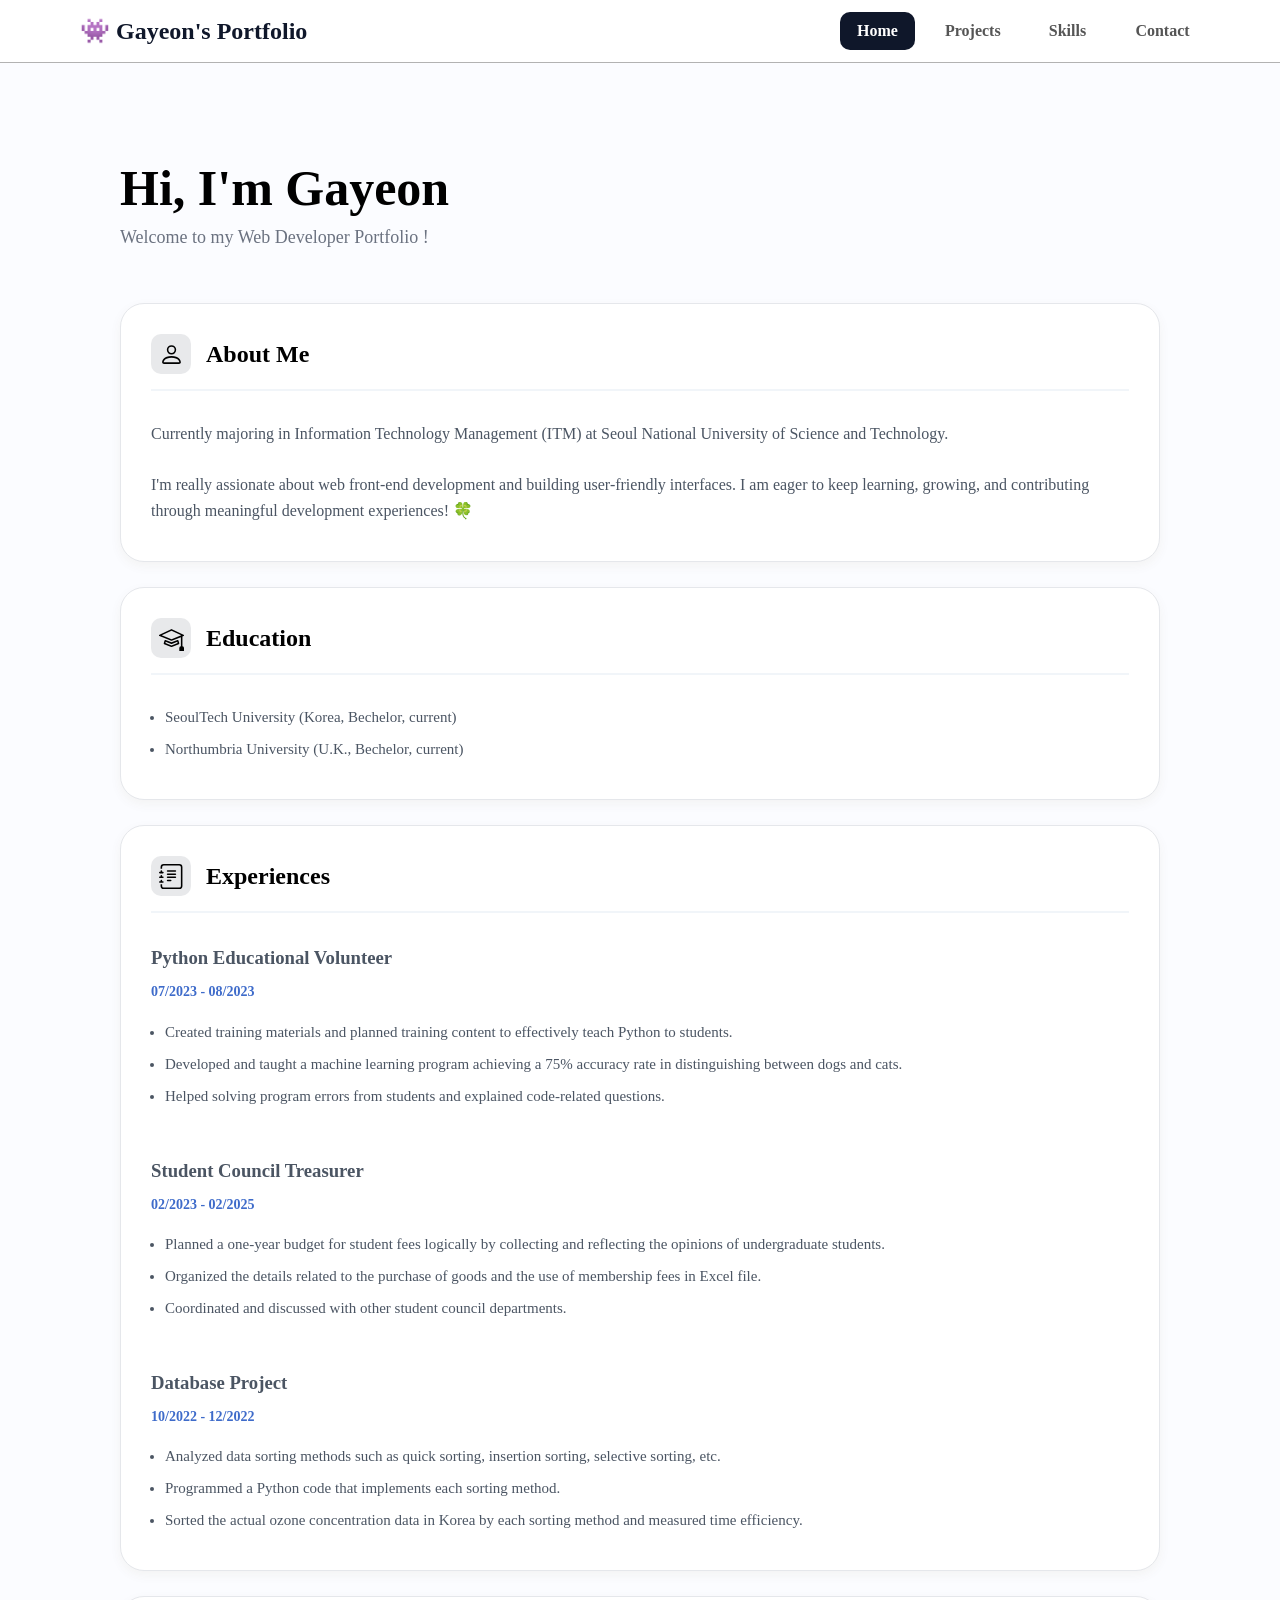
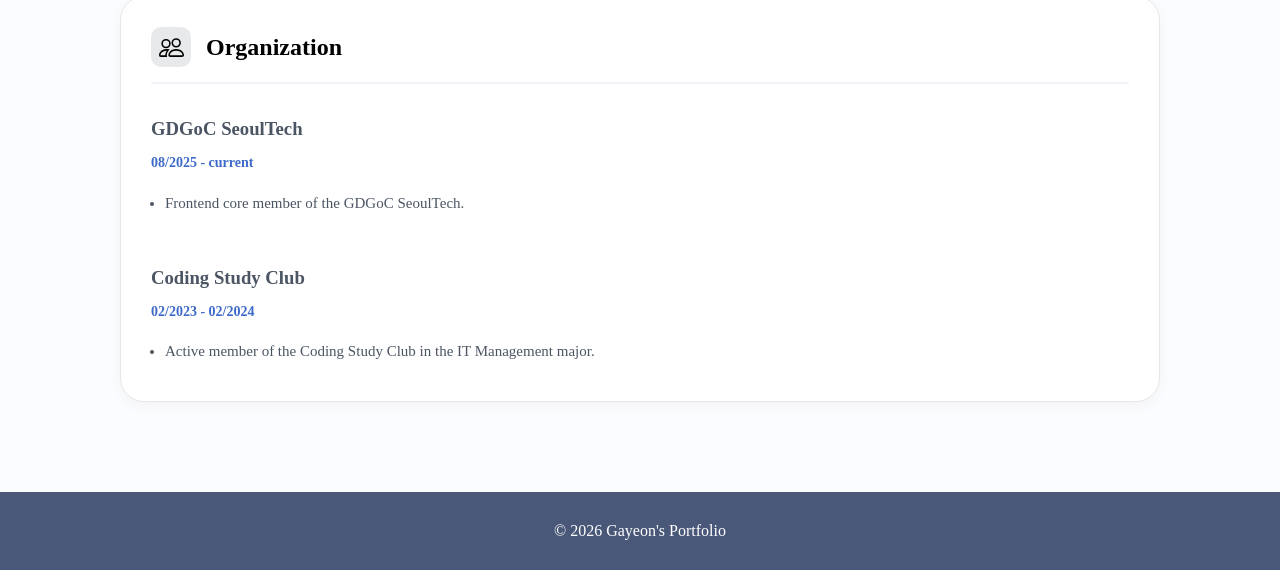
==== index.html @ c8fe1d21 "Initial commit: Base files carried over from Assignment 1 for Assignment 2 enhancements" ====
<!doctype html>
<html lang="en">
  <head>
    <meta charset="UTF-8" />
    <meta name="viewport" content="width=device-width, initial-scale=1.0" />
    <title>Home</title>
    <link rel="stylesheet" href="css/style.css" />
  </head>
  <body>
    <header>
      <nav class="navbar">
        <div>
          <a class="logo-text" href="index.html">👾 Gayeon's Portfolio</a>
        </div>

        <div class="menu">
          <a href="index.html" class="active">Home</a>
          <a href="projects.html">Projects</a>
          <a href="skills.html">Skills</a>
          <a href="contact.html">Contact</a>
        </div>
      </nav>
    </header>

    <main class="container">
      <section class="textarea">
        <h1>Hi, I'm Gayeon</h1>
        <p>Welcome to my Web Developer Portfolio !</p>
      </section>
      <section class="home-content">
        <article class="card">
          <div class="article-title">
            <span class="icon-box"
              ><img src="icons/person.svg" alt="Person"
            /></span>
            <h2>About Me</h2>
          </div>
          <div class="article-content">
            <p>
              Currently majoring in Information Technology Management (ITM) at
              Seoul National University of Science and Technology.
              <br /><br />I'm really assionate about web front-end development
              and building user-friendly interfaces. I am eager to keep
              learning, growing, and contributing through meaningful development
              experiences! 🍀
            </p>
          </div>
        </article>

        <article class="card">
          <div class="article-title">
            <span class="icon-box"
              ><img src="icons/mortarboard.svg" alt="Education"
            /></span>
            <h2>Education</h2>
          </div>
          <div class="article-content">
            <div class="article-item">
              <ul>
                <li>SeoulTech University (Korea, Bechelor, current)</li>
                <li>Northumbria University (U.K., Bechelor, current)</li>
              </ul>
            </div>
          </div>
        </article>

        <article class="card">
          <div class="article-title">
            <span class="icon-box"
              ><img src="icons/journal-text.svg" alt="Experiences"
            /></span>
            <h2>Experiences</h2>
          </div>
          <div class="article-content">
            <div class="article-item">
              <h3>Python Educational Volunteer</h3>
              <span class="date">07/2023 - 08/2023</span>
              <ul>
                <li>
                  Created training materials and planned training content to
                  effectively teach Python to students.
                </li>
                <li>
                  Developed and taught a machine learning program achieving a
                  75% accuracy rate in distinguishing between dogs and cats.
                </li>
                <li>
                  Helped solving program errors from students and explained
                  code-related questions.
                </li>
              </ul>
            </div>

            <div class="article-item">
              <h3>Student Council Treasurer</h3>
              <span class="date">02/2023 - 02/2025</span>
              <ul>
                <li>
                  Planned a one-year budget for student fees logically by
                  collecting and reflecting the opinions of undergraduate
                  students.
                </li>
                <li>
                  Organized the details related to the purchase of goods and the
                  use of membership fees in Excel file.
                </li>
                <li>
                  Coordinated and discussed with other student council
                  departments.
                </li>
              </ul>
            </div>

            <div class="article-item">
              <h3>Database Project</h3>
              <span class="date">10/2022 - 12/2022</span>
              <ul>
                <li>
                  Analyzed data sorting methods such as quick sorting, insertion
                  sorting, selective sorting, etc.
                </li>
                <li>
                  Programmed a Python code that implements each sorting method.
                </li>
                <li>
                  Sorted the actual ozone concentration data in Korea by each
                  sorting method and measured time efficiency.
                </li>
              </ul>
            </div>
          </div>
        </article>

        <article class="card">
          <div class="article-title">
            <span class="icon-box"
              ><img src="icons/people.svg" alt="Organization"
            /></span>
            <h2>Organization</h2>
          </div>
          <div class="article-content">
            <div class="article-item">
              <h3>GDGoC SeoulTech</h3>
              <span class="date">08/2025 - current</span>
              <ul>
                <li>Frontend core member of the GDGoC SeoulTech.</li>
              </ul>
            </div>
            <div class="article-item">
              <h3>Coding Study Club</h3>
              <span class="date">02/2023 - 02/2024</span>
              <ul>
                <li>
                  Active member of the Coding Study Club in the IT Management
                  major.
                </li>
              </ul>
            </div>
          </div>
        </article>
      </section>
    </main>
    <footer>&copy; 2026 Gayeon's Portfolio</footer>
  </body>
</html>
---- css/style.css ----
* {
  margin: 0;
  padding: 0;
  box-sizing: border-box;
}

body {
  background: rgb(251, 252, 255);
}

.navbar {
  display: flex;
  justify-content: space-between;
  align-items: center;
  padding: 12px 80px;
  border-bottom: 1px solid #b2b2b2;
  background: white;
}

.logo-text {
  font-size: 24px;
  font-weight: bold;
  text-decoration: none;
  color: #0f172a;
}

.menu {
  display: flex;
  gap: 20px;
}

.menu a {
  width: 75px;
  text-decoration: none;
  color: #555;
  font-weight: 600;
  padding: 10px;
  text-align: center;
}

.menu a:hover {
  background: #ededed;
  border-radius: 10px;
}

.menu a.active {
  background: #0f172a;
  color: white;
  border-radius: 10px;
}

.container {
  max-width: 1200px;
  padding: 40px 80px;
  margin: 0 auto;
  display: flex;
  flex-direction: column;
}

.card {
  background: white;
  border: 1.5px solid #e5e7eb;
  border-radius: 24px;
  padding: 30px;
  transition: 0.3s;
  box-shadow: 0 4px 12px rgba(243, 243, 243);
  cursor: pointer;
  display: flex;
  flex-direction: column;
}

.card:hover {
  transform: translateY(-5px);
  border-color: #aab7d6;
}

.icon-box {
  width: 40px;
  height: 40px;
  background: #e8e9eb;
  border-radius: 10px;
  display: flex;
  align-items: center;
  justify-content: center;
  flex-shrink: 0;
}

/* Home page */
.home-content {
  display: flex;
  flex-direction: column;
  gap: 25px;
  margin-bottom: 50px;
}

.article-title {
  display: flex;
  align-items: center;
  gap: 15px;
  margin-bottom: 30px;
  border-bottom: 2px solid #f1f5f9;
  padding-bottom: 15px;
}

.article-content {
  display: flex;
  flex-direction: column;
  gap: 40px;
  color: #4b5563;
  line-height: 1.6;
}

.article-content > p {
  margin-bottom: 8px;
}

.article-item {
  display: flex;
  flex-direction: column;
  gap: 8px;
}

.article-item .date {
  font-size: 14px;
  color: #3e6bca;
  font-weight: 600;
  margin-bottom: 8px;
}

.article-item ul {
  padding-left: 14px;
}

.article-item li {
  margin-bottom: 8px;
  font-size: 15px;
}

/* Projects page */
.projects-grid {
  display: grid;
  grid-template-columns: repeat(3, 1fr);
  gap: 30px;
  margin-bottom: 50px;
}

.project-card {
  padding: 0;
  overflow: hidden;
}

.card-image {
  width: 100%;
  height: 200px;
}

.card-image img {
  width: 100%;
  height: 100%;
  object-fit: fill;
  transition: 0.3s;
}

.project-card:hover .card-image img {
  transform: scale(1.05);
}

.card-content {
  padding: 24px;
  display: flex;
  flex-direction: column;
  flex-grow: 1;
}

.card-content h3 {
  font-size: 24px;
  font-weight: 700;
  margin-bottom: 16px;
  word-break: break-all;
}

.card-content p {
  font-size: 15px;
  color: #4b5563;
  line-height: 1.5;
  margin-bottom: 24px;
  flex-grow: 1;
}

.tech-stack {
  display: flex;
  flex-wrap: wrap;
  gap: 8px;
}

.tech-stack span {
  background: #ebeffb;
  color: #18377a;
  padding: 6px 12px;
  border-radius: 8px;
  font-size: 13px;
  font-weight: 600;
}

/* Skills page */
.skills-grid {
  display: grid;
  grid-template-columns: 1fr 1fr;
  gap: 40px;
  margin-bottom: 60px;
}

.card-title {
  display: flex;
  align-items: center;
  gap: 12px;
  margin-bottom: 30px;
}

.skill-list {
  display: flex;
  flex-direction: column;
  gap: 20px;
}

.label {
  display: flex;
  justify-content: space-between;
  margin-bottom: 8px;
  font-size: 14px;
  font-weight: 700;
}

.progress-bg {
  width: 100%;
  height: 8px;
  background: #d7dde6;
  border-radius: 4px;
}

.progress-fill {
  height: 100%;
  background: rgb(94, 121, 179);
  border-radius: 4px;
}

/* contact page */
.textarea {
  display: flex;
  flex-direction: column;
  justify-content: center;
  gap: 10px;
  height: 150px;
  margin: 25px 0px;
}

.textarea h1 {
  font-size: 50px;
  font-weight: 800;
}

.textarea p {
  font-size: 18px;
  color: #6b7280;
}

.contact-grid {
  display: grid;
  grid-template-columns: 1fr 1.5fr;
  gap: 60px;
  margin-top: 20px;
  margin-bottom: 30px;
}

/* Contact Info */
.contact-info {
  display: flex;
  flex-direction: column;
}

.contact-info h2 {
  font-size: 24px;
  margin-bottom: 43px;
}

.info-list {
  display: flex;
  flex-direction: column;
  gap: 30px;
  margin-bottom: 40px;
}

.info-item {
  display: flex;
  align-items: flex-start;
  gap: 20px;
}

.info-text {
  display: flex;
  flex-direction: column;
  gap: 4px;
}

.info-text strong {
  font-size: 16px;
}

.info-text p {
  color: #5d697a;
  font-size: 15px;
}

/* Form */
.contact-form {
  display: flex;
  flex-direction: column;
  gap: 20px;
}

.form-row {
  display: grid;
  grid-template-columns: 1fr 1fr;
  gap: 20px;
}

.input-group {
  display: flex;
  flex-direction: column;
  gap: 8px;
}

.contact-form label {
  font-weight: 600;
  font-size: 14px;
}

.contact-form input,
.contact-form textarea {
  width: 100%;
  padding: 14px 16px;
  border: 1px solid #d1d5db;
  border-radius: 12px;
  font-size: 15px;
  outline: none;
  font-family: inherit;
}

.contact-form textarea {
  height: 180px;
  resize: none;
}

.contact-form input:focus,
.contact-form textarea:focus {
  border-color: #6b7280;
}

.contact-form input::placeholder,
.contact-form textarea::placeholder {
  color: #9ca3af;
}

/* Submit Button */
.contact-form button {
  background-color: #0f172a;
  color: white;
  padding: 16px 20px;
  border: none;
  border-radius: 10px;
  font-size: 16px;
  cursor: pointer;
  display: flex;
  align-items: center;
  gap: 8px;
  width: fit-content;
}

.contact-form button:hover {
  background-color: #1e293b;
}

footer {
  text-align: center;
  padding: 30px;
  background: rgb(73, 88, 121);
  color: white;
}

/* tablet */
@media (max-width: 768px) {
  .navbar {
    padding: 12px 40px;
  }
  .logo-text {
    font-size: 16px;
  }
  .menu {
    gap: 10px;
  }
  .menu a {
    width: 70px;
    font-size: 15px;
    padding: 8px 0px;
  }
  .container {
    padding: 40px 60px;
  }
  .contact-grid,
  .skills-grid {
    grid-template-columns: 1fr;
    gap: 40px;
  }

  .projects-grid {
    grid-template-columns: repeat(2, 1fr);
    gap: 30px;
  }
}

/* mobile */
@media (max-width: 480px) {
  .navbar {
    padding: 12px 10px;
  }
  .logo-text {
    font-size: 16px;
  }
  .menu {
    gap: 5px;
  }
  .menu a {
    width: 60px;
    font-size: 13px;
    padding: 8px 0px;
  }
  .container {
    padding: 40px 30px;
  }
  .projects-grid {
    grid-template-columns: 1fr;
    gap: 40px;
  }
}
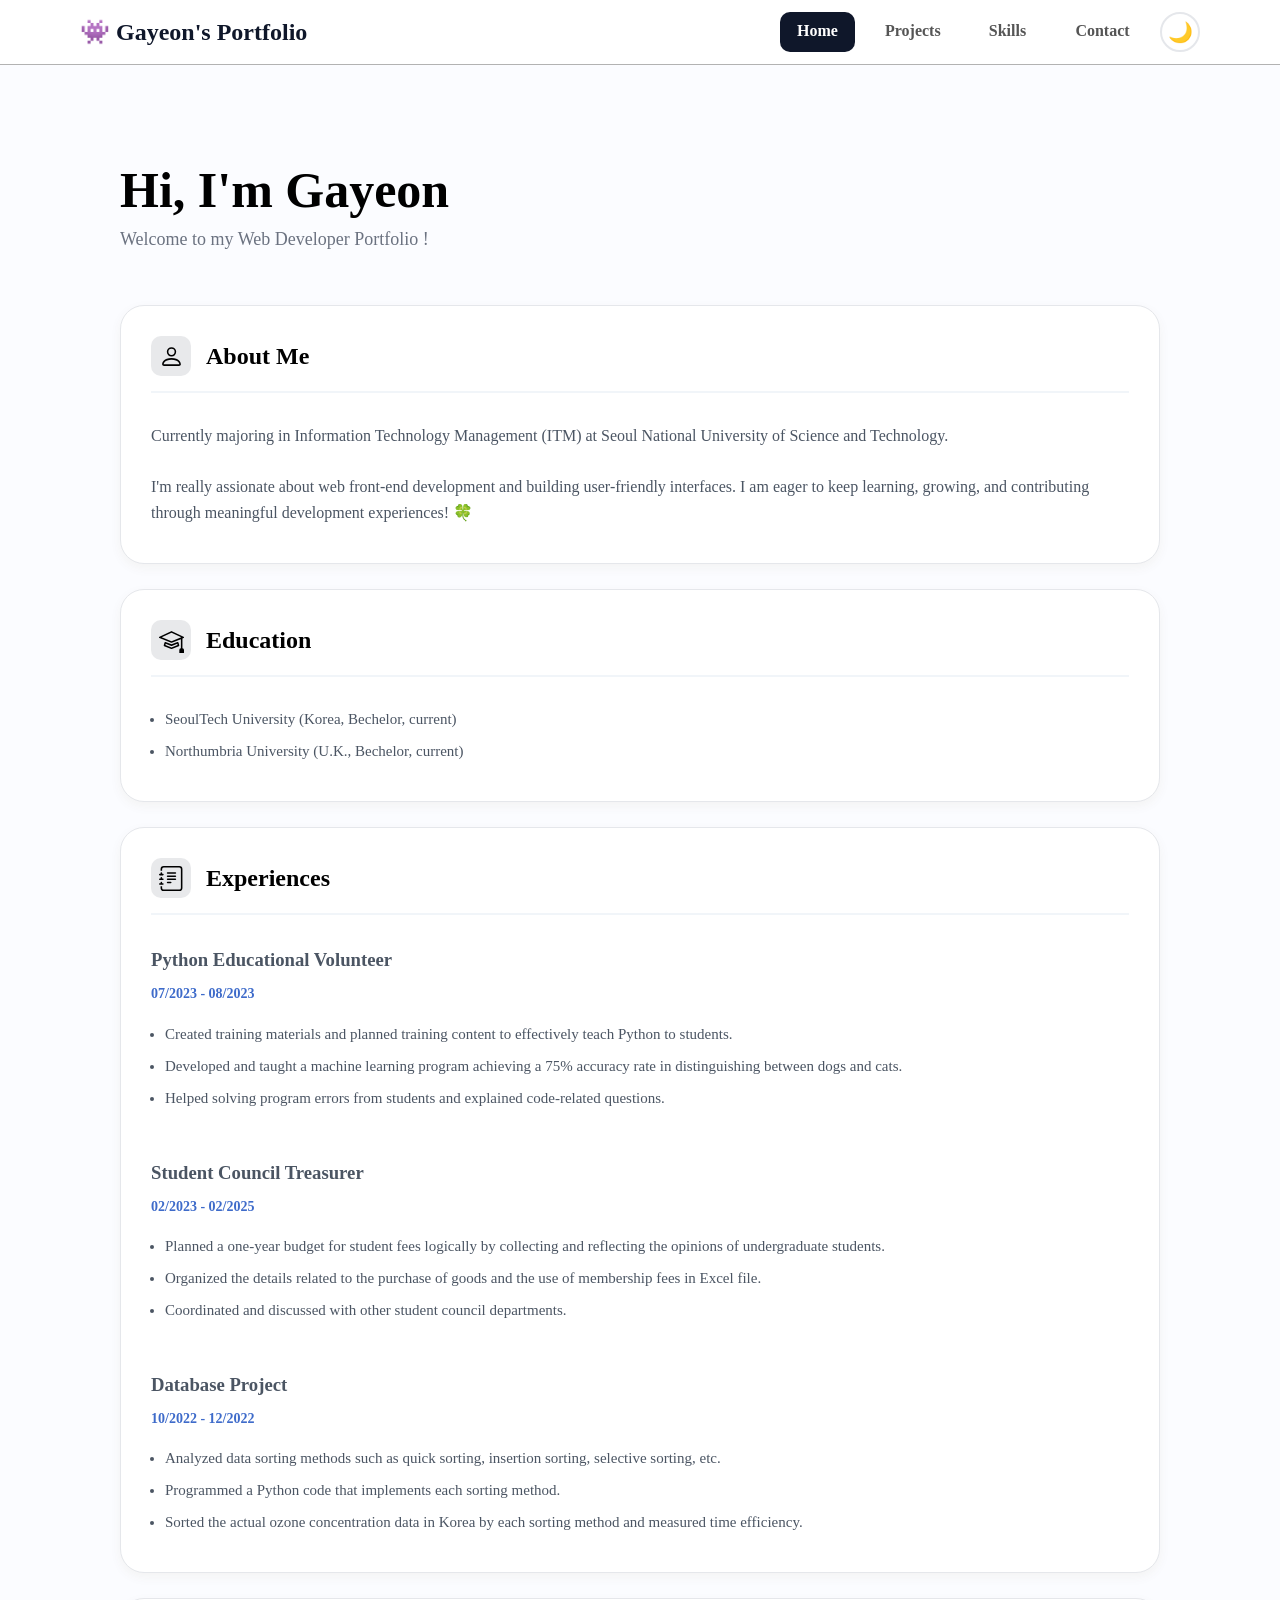
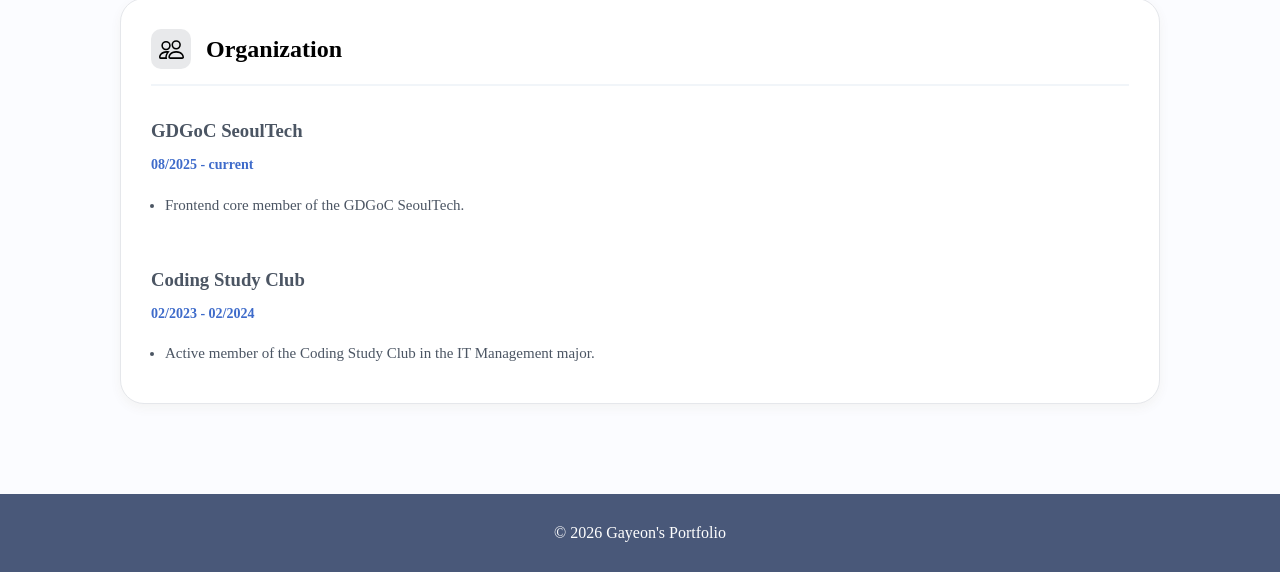
==== commit 3fd6d410: "feat: implement dark mode toggle functionality" ====
--- a/index.html
+++ b/index.html
@@ -18,6 +18,7 @@
           <a href="projects.html">Projects</a>
           <a href="skills.html">Skills</a>
           <a href="contact.html">Contact</a>
+          <button id="theme-toggle" class="theme-btn">🌙</button>
         </div>
       </nav>
     </header>
@@ -160,6 +161,7 @@
         </article>
       </section>
     </main>
-    <footer>&copy; 2026 Gayeon's Portfolio</footer>
+    <footer>&copy; 2026 Gayeon's Portfolio    </footer>
+    <script src="theme.js"></script>
   </body>
 </html>
--- a/css/style.css
+++ b/css/style.css
@@ -47,6 +47,16 @@
   background: #0f172a;
   color: white;
   border-radius: 10px;
+}
+
+.theme-btn {
+  background: none;
+  width: 40px;
+  height: 40px;
+  border-radius: 50%;
+  border: 2px solid #e5e7eb;
+  font-size: 20px;
+  cursor: pointer;
 }
 
 .container {
@@ -442,3 +452,64 @@
     gap: 40px;
   }
 }
+
+/* Dark Theme */
+body.dark-theme {
+  background: #0f172a;
+  color: #f1f5f9;
+}
+body.dark-theme .navbar,
+body.dark-theme .card {
+  background: #1e293b;
+  border-color: #334155;
+  color: #f1f5f9;
+}
+body.dark-theme .logo-text,
+body.dark-theme h1,
+body.dark-theme h2,
+body.dark-theme h3 {
+  color: #f8fafc;
+}
+body.dark-theme .menu a {
+  color: #cbd5e1;
+}
+body.dark-theme .menu a:hover {
+  background: #334155;
+}
+body.dark-theme .menu a.active {
+  background: #f8fafc;
+  color: #0f172a;
+}
+body.dark-theme .article-content,
+body.dark-theme .card-content p,
+body.dark-theme .textarea p,
+body.dark-theme .info-text p,
+body.dark-theme .info-text strong {
+  color: #94a3b8;
+}
+body.dark-theme .card {
+  box-shadow: 0 4px 12px rgba(0, 0, 0, 0.4);
+}
+body.dark-theme .card:hover {
+  border-color: #64748b;
+}
+body.dark-theme .icon-box,
+body.dark-theme .tech-stack span {
+  background: #546884;
+  color: #f8fafc;
+}
+body.dark-theme .article-title {
+  border-color: #334155;
+}
+body.dark-theme .progress-bg {
+  background: #334155;
+}
+body.dark-theme .contact-form input,
+body.dark-theme .contact-form textarea {
+  background: #1e293b;
+  border-color: #334155;
+  color: #f8fafc;
+}
+body.dark-theme .contact-form button {
+  background: #2563eb;
+}
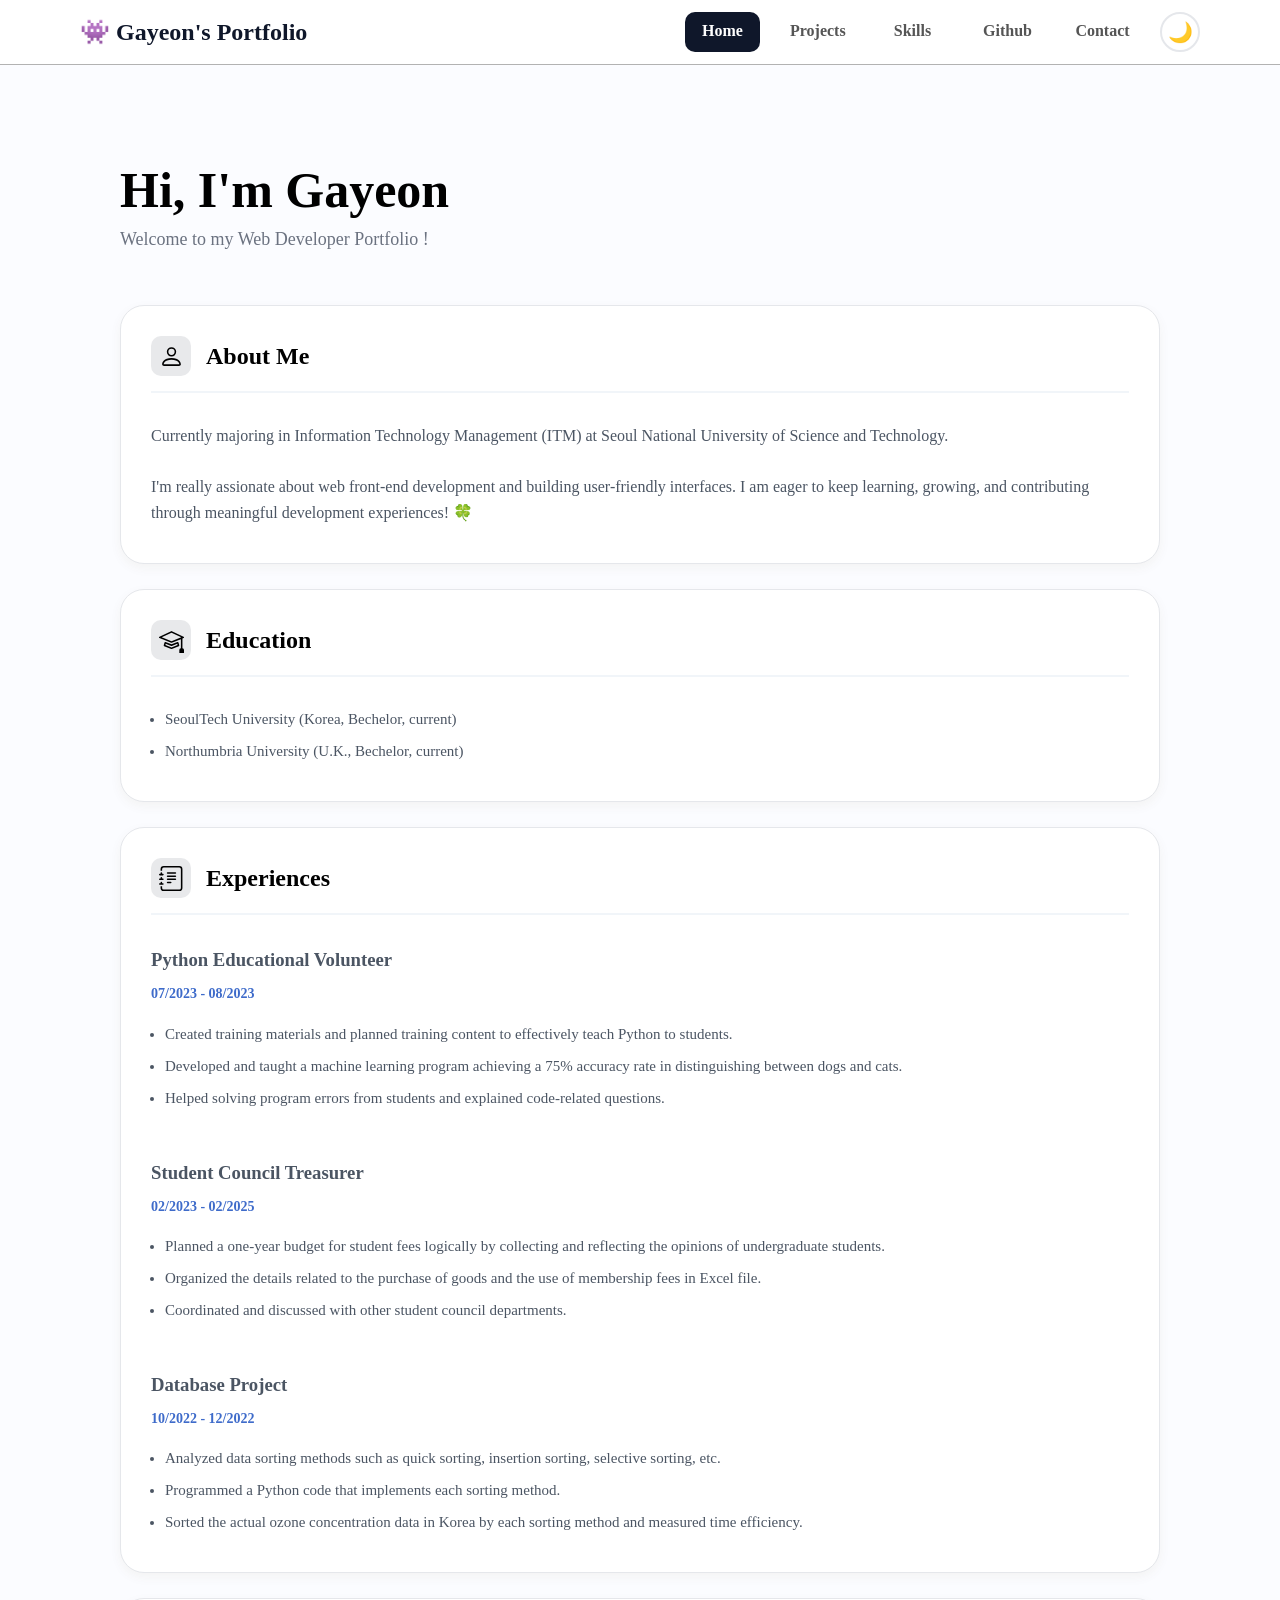
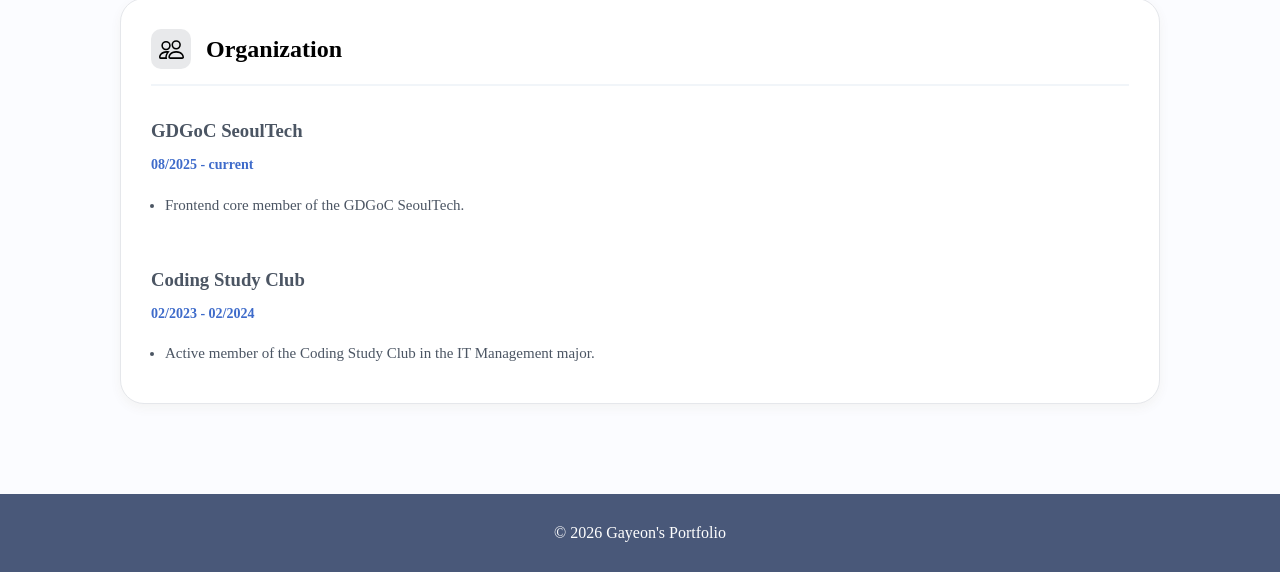
==== commit 29e2feee: "feat : add Github tab to navbar" ====
--- a/index.html
+++ b/index.html
@@ -5,6 +5,7 @@
     <meta name="viewport" content="width=device-width, initial-scale=1.0" />
     <title>Home</title>
     <link rel="stylesheet" href="css/style.css" />
+    <script src="js/theme.js"></script>
   </head>
   <body>
     <header>
@@ -17,6 +18,7 @@
           <a href="index.html" class="active">Home</a>
           <a href="projects.html">Projects</a>
           <a href="skills.html">Skills</a>
+          <a href="github.html">Github</a>
           <a href="contact.html">Contact</a>
           <button id="theme-toggle" class="theme-btn">🌙</button>
         </div>
@@ -161,7 +163,6 @@
         </article>
       </section>
     </main>
-    <footer>&copy; 2026 Gayeon's Portfolio    </footer>
-    <script src="theme.js"></script>
+    <footer>&copy; 2026 Gayeon's Portfolio</footer>
   </body>
 </html>
--- a/css/style.css
+++ b/css/style.css
@@ -147,6 +147,35 @@
 }
 
 /* Projects page */
+.filter-container {
+  display: flex;
+  gap: 12px;
+  justify-content: center;
+  margin-bottom: 30px;
+}
+
+.filter-btn {
+  padding: 8px 20px;
+  border: 1px solid #d1d5db;
+  background: white;
+  border-radius: 20px;
+  cursor: pointer;
+  font-weight: 600;
+  color: #4b5563;
+  transition: 0.3s;
+}
+
+.filter-btn:hover {
+  background: #f3f4f6;
+  border-color: #9ca3af;
+}
+
+.filter-btn.active {
+  background: #0f172a;
+  color: white;
+  border-color: #0f172a;
+}
+
 .projects-grid {
   display: grid;
   grid-template-columns: repeat(3, 1fr);
@@ -513,3 +542,16 @@
 body.dark-theme .contact-form button {
   background: #2563eb;
 }
+body.dark-theme .filter-btn {
+  background: #1e293b;
+  border-color: #334155;
+  color: #cbd5e1;
+}
+body.dark-theme .filter-btn:hover {
+  background: #334155;
+}
+body.dark-theme .filter-btn.active {
+  background: #f8fafc;
+  color: #0f172a;
+  border-color: #f8fafc;
+}
